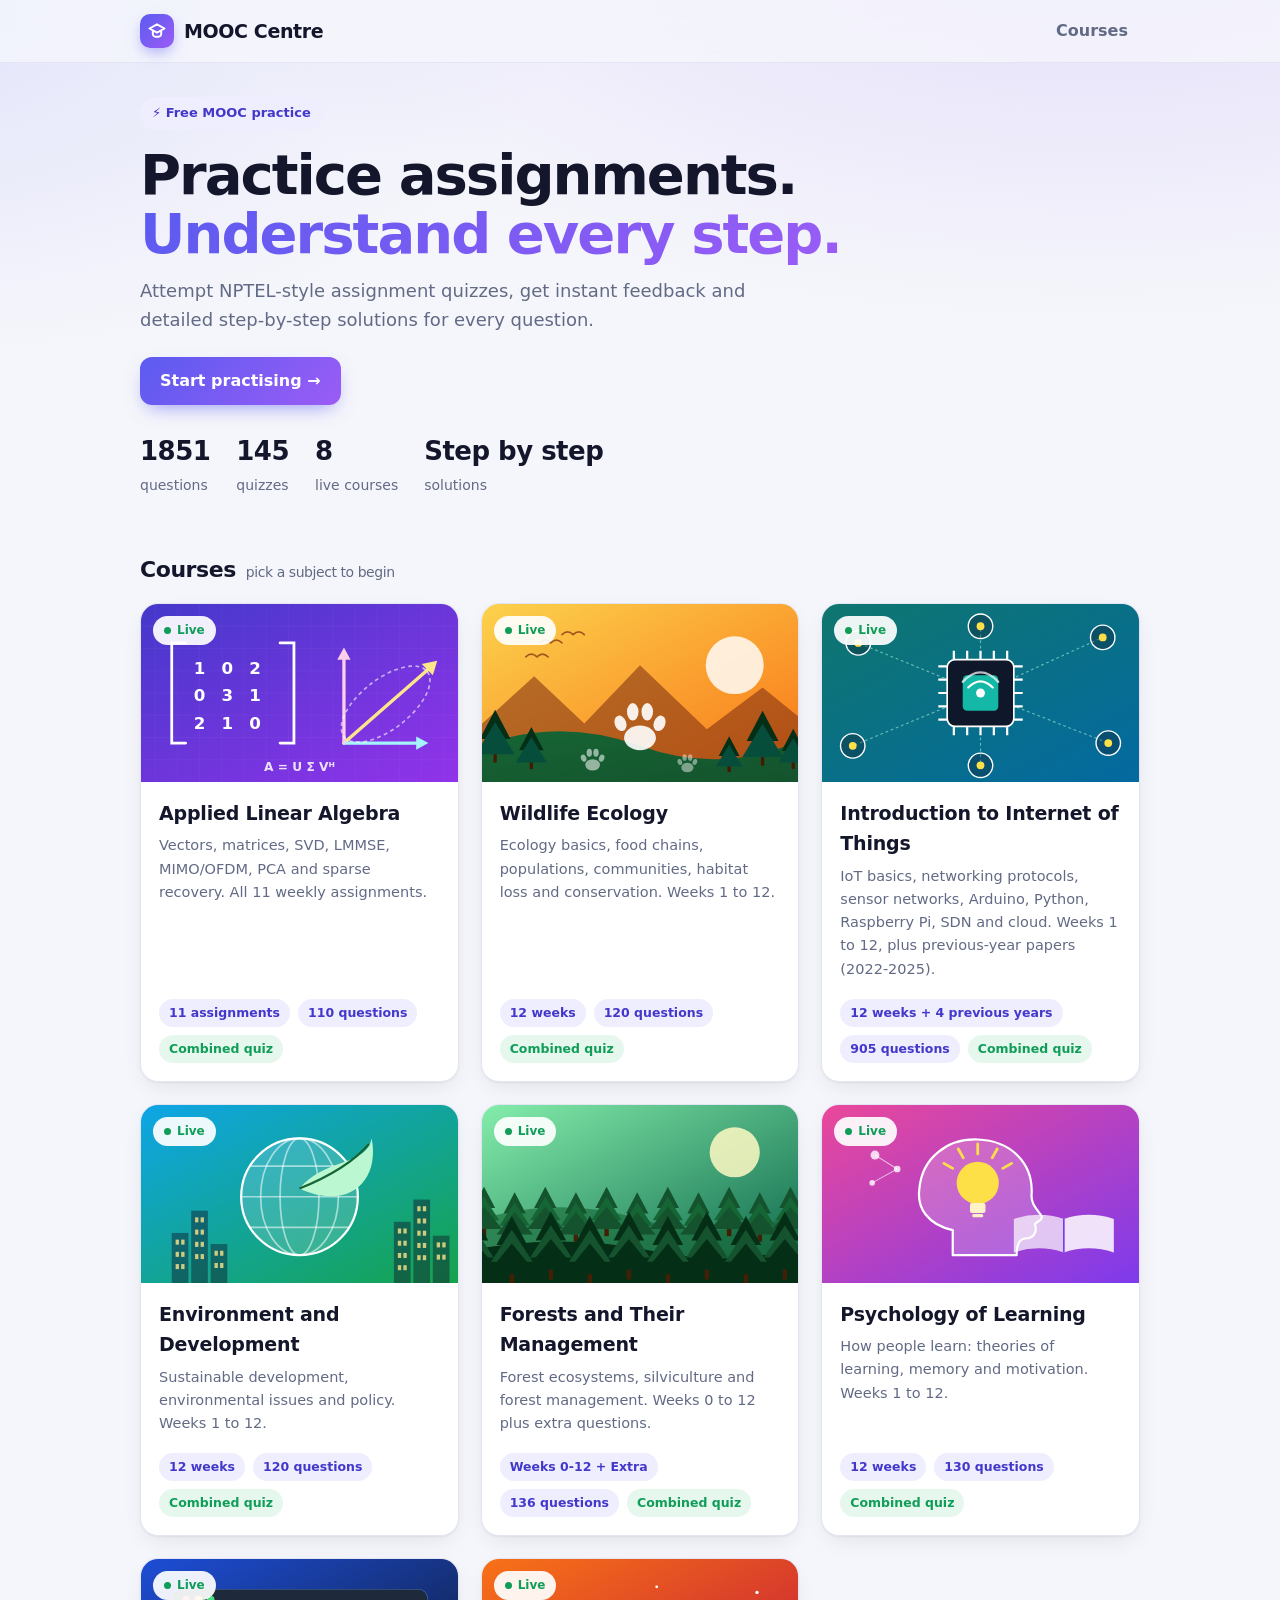
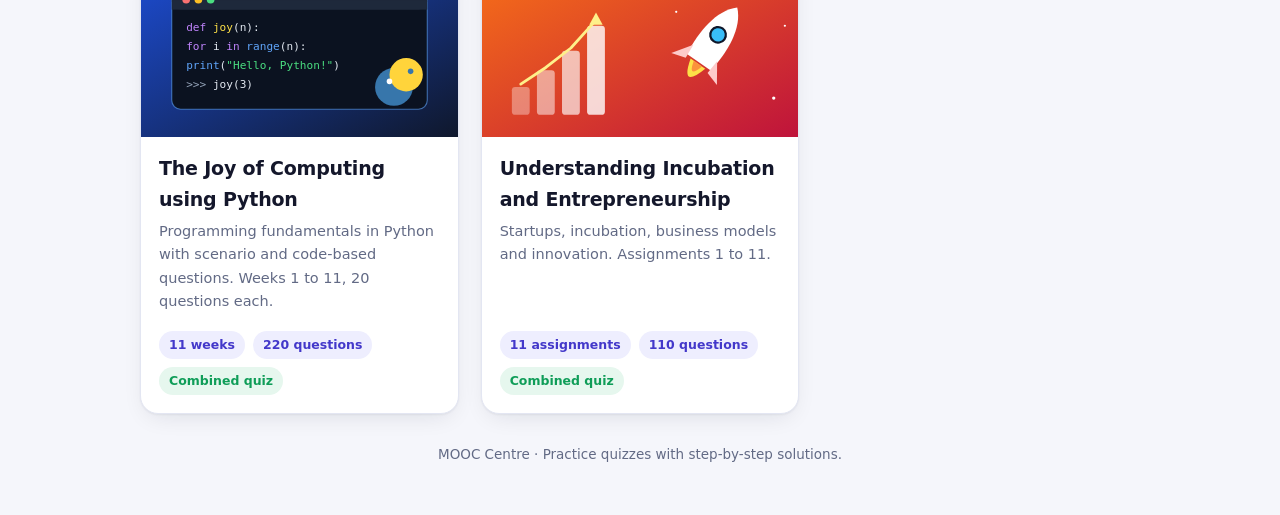
==== index.html @ 04011e69 "IoT week 2: fix six multiple-answer keys ('a, b, and d' was parsed as a, b); note on week 9 wildlife" ====
<!doctype html><html lang="en"><head><meta charset="utf-8"><meta name="viewport" content="width=device-width,initial-scale=1"><title>MOOC Centre - NPTEL-style quizzes</title><link rel="stylesheet" href="vendor/katex/katex.min.css"><link rel="icon" type="image/svg+xml" href="assets/favicon.svg"><link rel="apple-touch-icon" href="assets/favicon.svg"><meta name="theme-color" content="#5b5bf0"><link rel="stylesheet" href="css/style.css?v=22"></head><body><main class="wrap" id="app"></main><script src="vendor/katex/katex.min.js"></script><script src="vendor/katex/auto-render.min.js"></script><script src="js/core.js?v=22"></script><script src="js/home.js?v=22"></script></body></html>
---- css/style.css ----
:root{
 --bg:#f5f6fb;--bg2:#eceefa;--card:#fff;--ink:#14172b;--mut:#626a85;--line:#e3e6f2;
 --pri:#5b5bf0;--pri2:#eeeefe;--pri-d:#4338ca;--grad:linear-gradient(135deg,#5b5bf0,#9b5cf6);
 --ok:#0f9d58;--okbg:#e6f7ee;--bad:#d93025;--badbg:#fdeceb;--amber:#b45309;
 --sh:0 1px 2px rgba(20,23,43,.05),0 8px 24px -8px rgba(20,23,43,.12);--sh2:0 2px 4px rgba(20,23,43,.06),0 18px 40px -12px rgba(67,56,202,.35);--r:18px}
@media(prefers-color-scheme:dark){:root{--bg:#0d1020;--bg2:#12162b;--card:#171b33;--ink:#eceefb;--mut:#9aa2c2;--line:#262c4b;--pri:#8c8cff;--pri2:#222750;--pri-d:#a5a5ff;--ok:#4ade80;--okbg:#10301f;--bad:#ff8a80;--badbg:#3a1a1c;--amber:#fbbf24;--sh:0 1px 2px rgba(0,0,0,.4),0 8px 24px -8px rgba(0,0,0,.5);--sh2:0 2px 4px rgba(0,0,0,.4),0 18px 40px -12px rgba(0,0,0,.7)}}
*{box-sizing:border-box}
html{scroll-behavior:smooth}
body{margin:0;color:var(--ink);font:16px/1.6 Inter,system-ui,-apple-system,"Segoe UI",Roboto,sans-serif;background:var(--bg);background-image:radial-gradient(900px 400px at 85% -80px,rgba(139,92,246,.16),transparent),radial-gradient(700px 360px at -10% 0,rgba(91,91,240,.13),transparent);background-repeat:no-repeat}
a{color:var(--pri);text-decoration:none}a:hover{text-decoration:underline}
.wrap{max-width:1040px;margin:0 auto;padding:0 20px}
.nav{position:sticky;top:0;z-index:20;backdrop-filter:saturate(1.4) blur(12px);background:color-mix(in srgb,var(--bg) 78%,transparent);border-bottom:1px solid var(--line)}
.nav .wrap{display:flex;align-items:center;justify-content:space-between;height:62px}
.brand{display:flex;align-items:center;gap:10px;font-weight:800;font-size:19px;letter-spacing:-.02em;color:var(--ink)}
.brand:hover{text-decoration:none}
.logo{width:34px;height:34px;border-radius:10px;background:var(--grad);display:grid;place-items:center;box-shadow:0 6px 16px -4px rgba(91,91,240,.6)}
.logo svg{width:20px;height:20px}
.nav a.lnk{font-weight:600;color:var(--mut);padding:8px 12px;border-radius:10px}.nav a.lnk:hover{background:var(--pri2);color:var(--pri);text-decoration:none}
main{padding:34px 0 70px}
.crumb{font-size:14px;color:var(--mut);margin-bottom:14px}.crumb a{color:var(--mut)}.crumb a:hover{color:var(--pri)}
/* hero */
.hero{padding:34px 0 10px}
.eyebrow{display:inline-flex;gap:8px;align-items:center;font-size:13px;font-weight:700;color:var(--pri-d);background:var(--pri2);padding:6px 12px;border-radius:99px}
.hero h1{font-size:clamp(34px,6vw,56px);line-height:1.05;letter-spacing:-.035em;margin:16px 0 14px;font-weight:800}
.hero h1 em{font-style:normal;background:var(--grad);-webkit-background-clip:text;background-clip:text;color:transparent}
.hero p{font-size:18px;color:var(--mut);max-width:620px;margin:0 0 22px}
.stats{display:flex;gap:26px;flex-wrap:wrap;margin-top:26px}.stats b{display:block;font-size:26px;letter-spacing:-.02em}.stats span{color:var(--mut);font-size:14px}
h2.sec{font-size:22px;letter-spacing:-.02em;margin:44px 0 16px;display:flex;align-items:baseline;gap:10px}h2.sec small{font-size:14px;color:var(--mut);font-weight:500}
/* buttons */
.btn{display:inline-flex;align-items:center;gap:8px;background:var(--grad);color:#fff;border:0;border-radius:12px;padding:11px 20px;font:inherit;font-weight:700;cursor:pointer;box-shadow:0 8px 20px -8px rgba(91,91,240,.7);transition:transform .15s,box-shadow .15s}
.btn:hover{transform:translateY(-1px);text-decoration:none;box-shadow:0 12px 24px -8px rgba(91,91,240,.8)}
.btn.ghost{background:var(--card);color:var(--pri-d);border:1.5px solid var(--line);box-shadow:none}.btn.ghost:hover{border-color:var(--pri)}
.btn[disabled]{opacity:.4;cursor:not-allowed;transform:none}
.row{display:flex;gap:10px;flex-wrap:wrap;align-items:center}
/* course cards */
.courses{display:grid;grid-template-columns:repeat(auto-fill,minmax(290px,1fr));gap:22px}
.ccard{background:var(--card);border-radius:var(--r);overflow:hidden;box-shadow:var(--sh);border:1px solid var(--line);display:flex;flex-direction:column;color:var(--ink);transition:transform .2s,box-shadow .2s}
a.ccard:hover{transform:translateY(-4px);box-shadow:var(--sh2);text-decoration:none}
.ccard .cover{position:relative;aspect-ratio:16/9;background:var(--bg2)}
.ccard .cover img{width:100%;height:100%;object-fit:cover;display:block}
.badge{position:absolute;top:12px;left:12px;font-size:12px;font-weight:700;padding:5px 11px;border-radius:99px;background:rgba(255,255,255,.92);color:#0f9d58;display:flex;gap:6px;align-items:center}
.badge.soon{color:#b45309}.badge i{width:7px;height:7px;border-radius:50%;background:currentColor}
.ccard .body{padding:16px 18px 18px;display:flex;flex-direction:column;gap:6px;flex:1}
.ccard h3{margin:0;font-size:19px;letter-spacing:-.01em}.ccard p{margin:0;color:var(--mut);font-size:14.5px}
.ccard .meta{margin-top:auto;padding-top:12px;display:flex;gap:8px;flex-wrap:wrap}
.pill{font-size:12.5px;font-weight:600;padding:4px 10px;border-radius:99px;background:var(--pri2);color:var(--pri-d)}.pill.g{background:var(--okbg);color:var(--ok)}.pill.m{background:var(--bg2);color:var(--mut)}
.ccard.soon{opacity:.96}.ccard.soon .cover img{filter:saturate(.75)}
/* course banner */
.banner{position:relative;border-radius:24px;overflow:hidden;min-height:230px;color:#fff;display:flex;align-items:flex-end;box-shadow:var(--sh)}
.banner img{position:absolute;inset:0;width:100%;height:100%;object-fit:cover}
.banner:after{content:"";position:absolute;inset:0;background:linear-gradient(180deg,rgba(10,10,40,.1),rgba(10,10,40,.78))}
.banner .in{position:relative;z-index:1;padding:26px 28px}.banner h1{margin:0 0 6px;font-size:clamp(28px,5vw,40px);letter-spacing:-.03em;line-height:1.1}.banner p{margin:0;max-width:600px;opacity:.92}
.feature{display:flex;gap:18px;align-items:center;justify-content:space-between;flex-wrap:wrap;margin-top:22px;padding:22px 24px;border-radius:var(--r);background:var(--grad);color:#fff;box-shadow:var(--sh2)}
.feature h3{margin:0 0 2px;font-size:20px}.feature p{margin:0;opacity:.92}.feature .btn{background:#fff;color:var(--pri-d);box-shadow:none}
.tiles{display:grid;grid-template-columns:repeat(auto-fill,minmax(230px,1fr));gap:16px}
.tile{background:var(--card);border:1px solid var(--line);border-radius:var(--r);padding:18px;color:var(--ink);box-shadow:var(--sh);display:flex;flex-direction:column;gap:6px;transition:transform .15s,border-color .15s}
.tile:hover{transform:translateY(-3px);border-color:var(--pri);text-decoration:none}
.tile .num{width:44px;height:44px;border-radius:13px;background:var(--pri2);color:var(--pri-d);display:grid;place-items:center;font-weight:800;font-size:20px}
.tile h4{margin:6px 0 0;font-size:16px;letter-spacing:-.01em}.tile p{margin:0;color:var(--mut);font-size:14px}
.tile .foot{margin-top:auto;padding-top:10px;display:flex;justify-content:space-between;align-items:center;font-size:13px;color:var(--mut)}
/* quiz */
.qhead{background:var(--card);border:1px solid var(--line);border-radius:var(--r);padding:16px 20px;box-shadow:var(--sh);margin-bottom:16px}
.qhead h1{font-size:18px;margin:0 0 10px;letter-spacing:-.01em}
.qinfo{display:flex;justify-content:space-between;font-size:13.5px;color:var(--mut);margin-bottom:8px}
.bar{height:8px;background:var(--bg2);border-radius:99px;overflow:hidden}.bar i{display:block;height:100%;background:var(--grad);border-radius:99px;transition:width .3s}
.dots{display:flex;gap:6px;flex-wrap:wrap;margin-top:12px;max-height:98px;overflow:auto}
.dot{min-width:32px;height:32px;border-radius:9px;border:1.5px solid var(--line);background:var(--card);color:var(--mut);font:600 13px inherit;cursor:pointer}
.dot.done{background:var(--pri2);color:var(--pri-d);border-color:transparent}.dot.cur{border-color:var(--pri);color:var(--pri-d)}
.dot.ok{background:var(--okbg);color:var(--ok);border-color:transparent}.dot.no{background:var(--badbg);color:var(--bad);border-color:transparent}
.qcard{background:var(--card);border:1px solid var(--line);border-radius:var(--r);padding:24px;box-shadow:var(--sh)}
.qtag{display:inline-block;font-size:12px;font-weight:700;letter-spacing:.04em;text-transform:uppercase;color:var(--pri-d);background:var(--pri2);padding:4px 10px;border-radius:99px}
.qtext{font-size:18px;line-height:1.7;margin:14px 0 16px}
.fig{margin:6px 0 18px;text-align:center}.fig img{max-width:100%;max-height:340px;background:#fff;border:1px solid var(--line);border-radius:14px;padding:10px}
.fig figcaption{font-size:13px;color:var(--mut);margin-top:6px}
.opt{display:flex;gap:14px;align-items:center;width:100%;text-align:left;background:var(--card);color:var(--ink);border:1.5px solid var(--line);border-radius:14px;padding:12px 14px;margin:10px 0;font:inherit;cursor:pointer;transition:border-color .12s,background .12s,transform .12s}
.opt:hover:not(:disabled){border-color:var(--pri);transform:translateX(2px)}
.opt .l{flex:none;width:32px;height:32px;border-radius:10px;display:grid;place-items:center;font-weight:800;font-size:14px;background:var(--bg2);color:var(--mut)}
.opt.sel{border-color:var(--pri);background:var(--pri2)}.opt.sel .l{background:var(--pri);color:#fff}
.opt.right{border-color:var(--ok);background:var(--okbg)}.opt.right .l{background:var(--ok);color:#fff}
.opt.wrong{border-color:var(--bad);background:var(--badbg)}.opt.wrong .l{background:var(--bad);color:#fff}
.opt:disabled{cursor:default}
.verdict{display:flex;gap:10px;align-items:center;font-weight:700;margin:16px 0 4px;padding:11px 14px;border-radius:12px}
.verdict.ok{background:var(--okbg);color:var(--ok)}.verdict.no{background:var(--badbg);color:var(--bad)}
.sol{margin-top:14px;border:1px solid var(--line);border-radius:16px;background:linear-gradient(180deg,var(--pri2),transparent 120px);padding:18px 20px}
.sol h4{margin:0 0 12px;font-size:15px;letter-spacing:.03em;text-transform:uppercase;color:var(--pri-d)}
.sol ol{list-style:none;margin:0;padding:0;position:relative}
.sol li{display:flex;gap:14px;padding-bottom:14px;position:relative}
.sol li:not(:last-child):before{content:"";position:absolute;left:15px;top:34px;bottom:2px;width:2px;background:var(--line)}
.sol .n{flex:none;width:32px;height:32px;border-radius:50%;background:var(--pri);color:#fff;font-weight:800;font-size:13px;display:grid;place-items:center}
.sol .t{flex:1;min-width:0}.sol .t small{display:block;font-weight:800;color:var(--pri-d);font-size:12px;letter-spacing:.05em;text-transform:uppercase;margin-bottom:2px}
.fin{margin-top:4px;padding:12px 14px;border-radius:12px;background:var(--okbg);color:var(--ok);font-weight:700}
.nav2{display:flex;gap:10px;flex-wrap:wrap;margin-top:18px;align-items:center}.nav2 .sp{flex:1}
/* setup */
.setup{max-width:560px;margin:10px auto}
.setup .qcard{padding:28px}.setup h1{margin:0 0 4px;font-size:24px;letter-spacing:-.02em}
.modes{display:grid;grid-template-columns:1fr 1fr;gap:12px;margin:18px 0}
.mode{border:1.5px solid var(--line);border-radius:14px;padding:14px;cursor:pointer;background:var(--card);text-align:left;font:inherit;color:var(--ink)}
.mode b{display:block;margin-bottom:2px}.mode span{font-size:13.5px;color:var(--mut)}.mode.on{border-color:var(--pri);background:var(--pri2)}
.field{margin:16px 0}.field label{display:block;font-weight:700;margin-bottom:6px;font-size:14px}
input[type=number]{font:inherit;padding:10px 12px;border-radius:12px;border:1.5px solid var(--line);background:var(--card);color:var(--ink);width:120px}
.chk{display:flex;gap:10px;align-items:center;font-weight:600}.chk input{width:18px;height:18px;accent-color:var(--pri)}
/* results */
.res{display:flex;gap:28px;align-items:center;flex-wrap:wrap;background:var(--card);border:1px solid var(--line);border-radius:24px;padding:28px;box-shadow:var(--sh)}
.ring{--p:0;width:150px;height:150px;border-radius:50%;background:conic-gradient(var(--pri) calc(var(--p)*1%),var(--bg2) 0);display:grid;place-items:center;flex:none}
.ring div{width:118px;height:118px;border-radius:50%;background:var(--card);display:grid;place-items:center;text-align:center;font-size:34px;font-weight:800;letter-spacing:-.03em;line-height:1}
.ring small{display:block;font-size:13px;font-weight:600;color:var(--mut);letter-spacing:0;margin-top:4px}
.res h1{margin:0 0 4px;font-size:26px;letter-spacing:-.02em}.res .sub{color:var(--mut);margin:0 0 14px}
.rev{border:1px solid var(--line);border-radius:16px;background:var(--card);margin:12px 0;overflow:hidden}
.rev summary{list-style:none;cursor:pointer;padding:14px 18px;display:flex;gap:12px;align-items:center;font-weight:600}
.rev summary::-webkit-details-marker{display:none}
.rev summary .st{flex:none;width:28px;height:28px;border-radius:50%;display:grid;place-items:center;color:#fff;font-size:14px}
.rev summary .st.ok{background:var(--ok)}.rev summary .st.no{background:var(--bad)}.rev summary .st.sk{background:var(--mut)}
.rev summary .q{flex:1;min-width:0;font-weight:500;overflow:hidden;max-height:3.2em}
.rev .in{padding:4px 18px 18px;border-top:1px solid var(--line)}
footer{color:var(--mut);font-size:13.5px;text-align:center;padding:30px 16px 50px}
.katex-display{overflow-x:auto;overflow-y:hidden}.qtext .katex,.opt .katex{font-size:1.08em}
@media(max-width:600px){.wrap{padding:0 14px}.qcard{padding:18px}.res{padding:20px}.modes{grid-template-columns:1fr}.qtext{font-size:17px}}
.ref{margin-top:8px;font-size:13px;color:var(--mut)}
.qtag.msq{margin-left:8px;background:var(--okbg);color:var(--ok)}
.btn[disabled]{opacity:.45}
.scn{background:var(--pri2);border-left:4px solid var(--pri);border-radius:12px;padding:12px 16px;margin:0 0 14px;font-size:16px;line-height:1.65}
pre.code{background:#0f172a;color:#e2e8f0;border-radius:12px;padding:14px 16px;overflow-x:auto;font:14px/1.55 ui-monospace,Menlo,Consolas,monospace;margin:0 0 14px;white-space:pre}
.notice{margin-top:14px;padding:12px 16px;border-radius:12px;background:var(--pri2);color:var(--pri-d);font-size:14.5px}

.feature.alt{background:linear-gradient(135deg,#0f766e,#0369a1)}
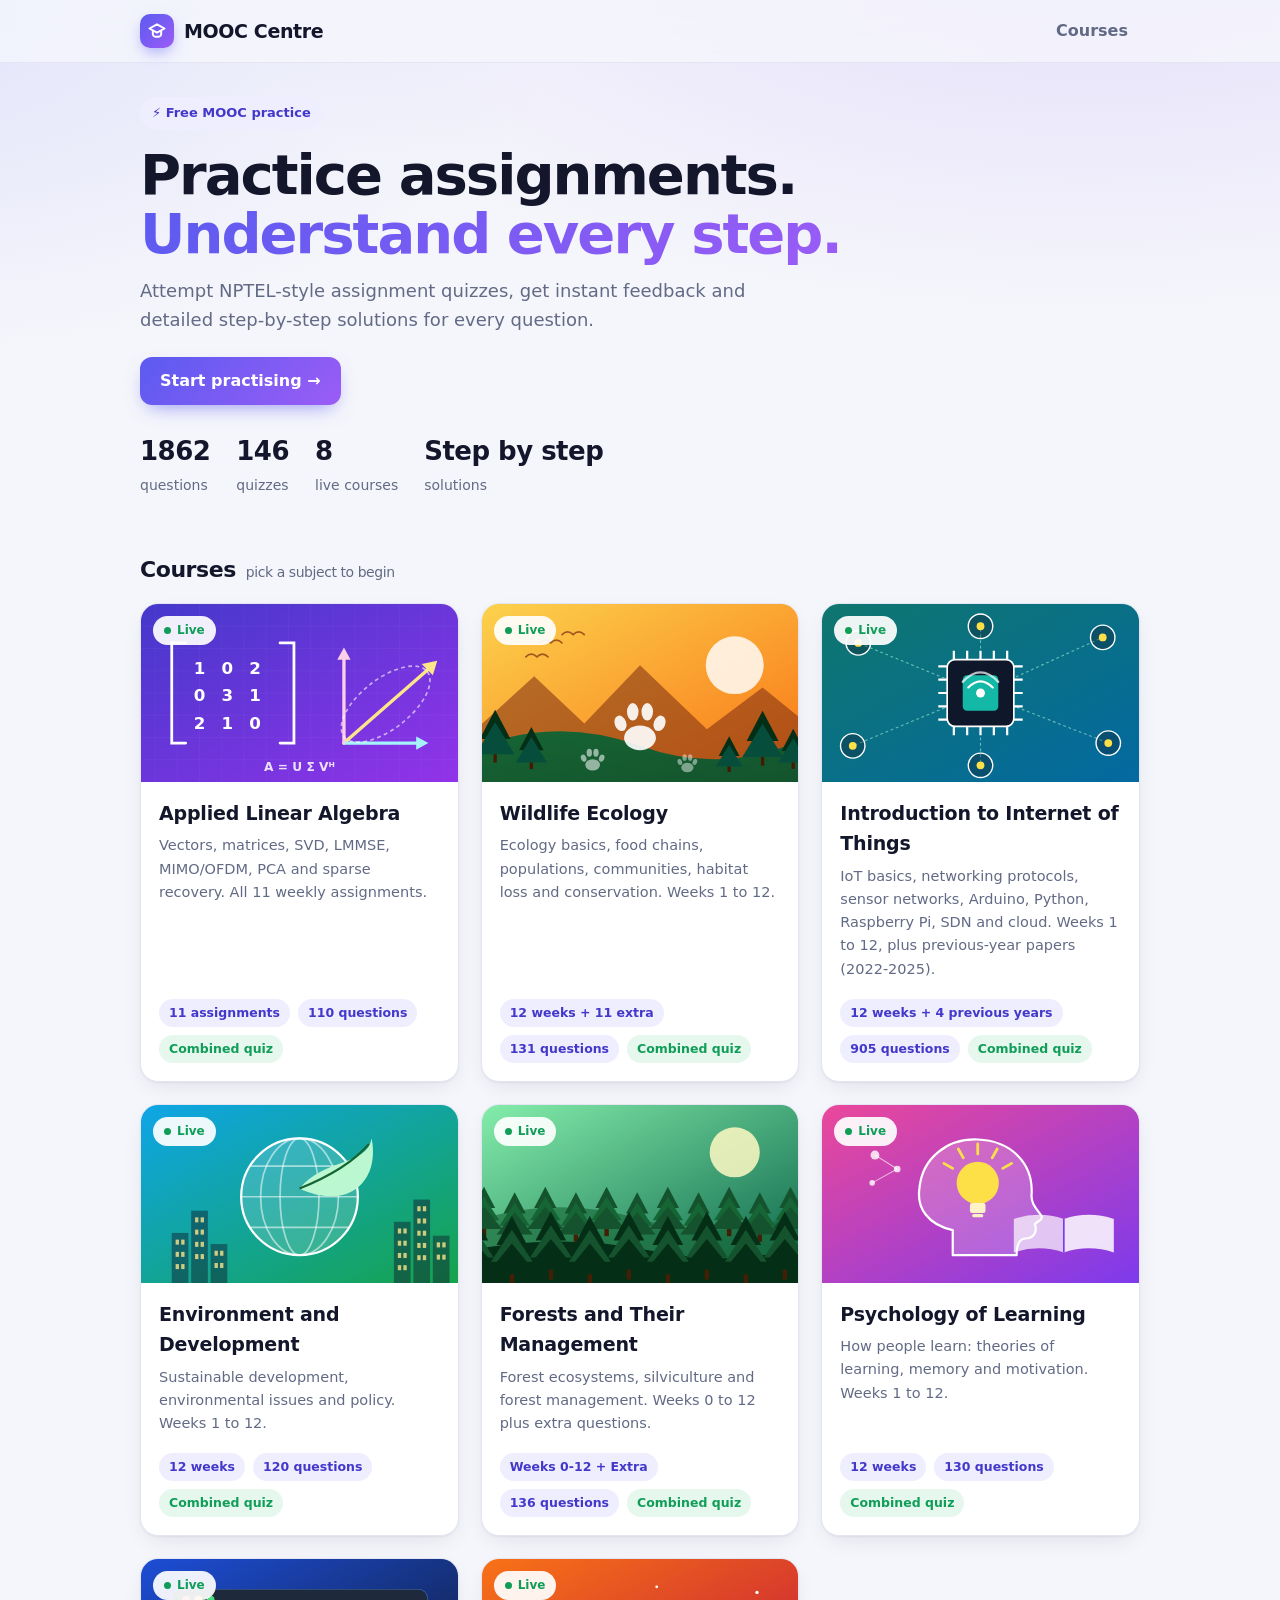
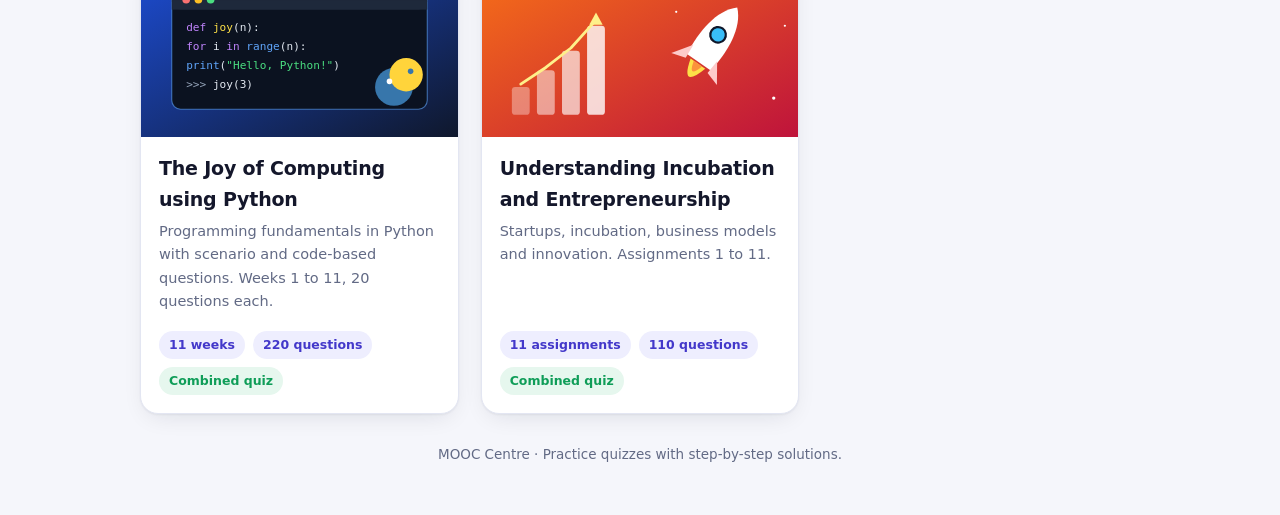
==== commit 9ce70de8: "Wildlife Ecology: add Extra practice section (11 extra questions) after week 12 Co-Authored-By: Clau" ====
--- a/index.html
+++ b/index.html
@@ -1 +1 @@
-<!doctype html><html lang="en"><head><meta charset="utf-8"><meta name="viewport" content="width=device-width,initial-scale=1"><title>MOOC Centre - NPTEL-style quizzes</title><link rel="stylesheet" href="vendor/katex/katex.min.css"><link rel="icon" type="image/svg+xml" href="assets/favicon.svg"><link rel="apple-touch-icon" href="assets/favicon.svg"><meta name="theme-color" content="#5b5bf0"><link rel="stylesheet" href="css/style.css?v=22"></head><body><main class="wrap" id="app"></main><script src="vendor/katex/katex.min.js"></script><script src="vendor/katex/auto-render.min.js"></script><script src="js/core.js?v=22"></script><script src="js/home.js?v=22"></script></body></html>
+<!doctype html><html lang="en"><head><meta charset="utf-8"><meta name="viewport" content="width=device-width,initial-scale=1"><title>MOOC Centre - NPTEL-style quizzes</title><link rel="stylesheet" href="vendor/katex/katex.min.css"><link rel="icon" type="image/svg+xml" href="assets/favicon.svg"><link rel="apple-touch-icon" href="assets/favicon.svg"><meta name="theme-color" content="#5b5bf0"><link rel="stylesheet" href="css/style.css?v=24"></head><body><main class="wrap" id="app"></main><script src="vendor/katex/katex.min.js"></script><script src="vendor/katex/auto-render.min.js"></script><script src="js/core.js?v=24"></script><script src="js/home.js?v=24"></script></body></html>
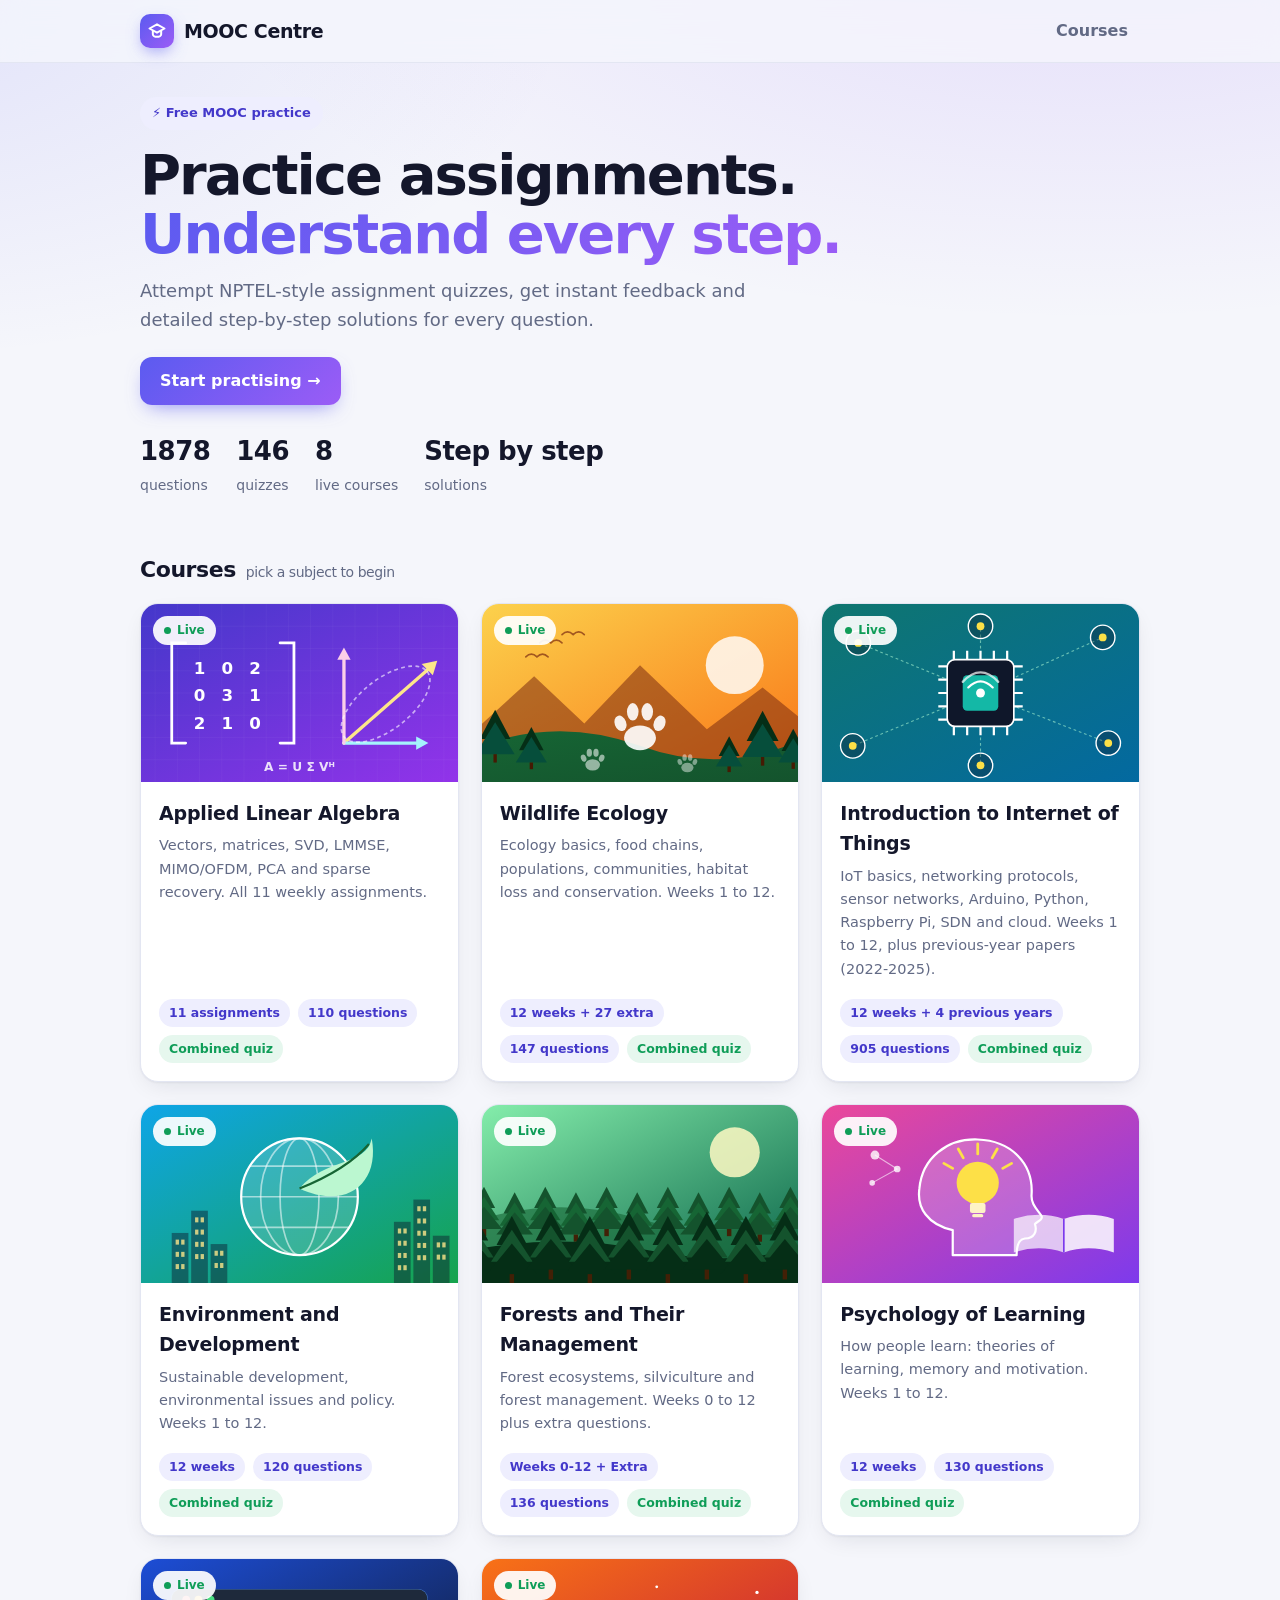
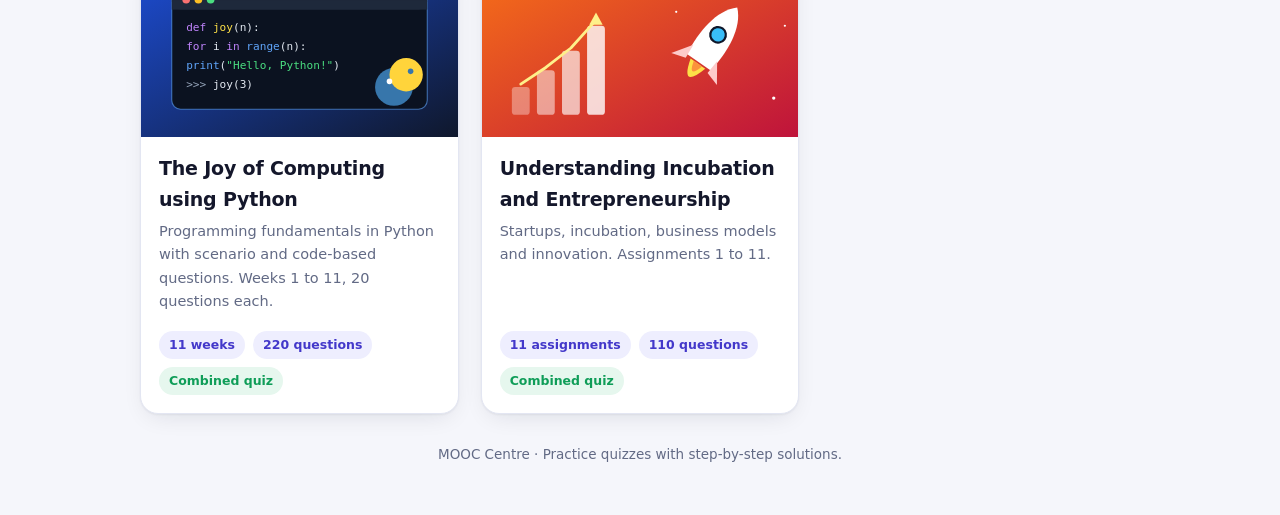
==== commit 79febb4b: "Wildlife Ecology: add all 27 extra (week 13) questions and include them in the full combined quiz Co" ====
--- a/index.html
+++ b/index.html
@@ -1 +1 @@
-<!doctype html><html lang="en"><head><meta charset="utf-8"><meta name="viewport" content="width=device-width,initial-scale=1"><title>MOOC Centre - NPTEL-style quizzes</title><link rel="stylesheet" href="vendor/katex/katex.min.css"><link rel="icon" type="image/svg+xml" href="assets/favicon.svg"><link rel="apple-touch-icon" href="assets/favicon.svg"><meta name="theme-color" content="#5b5bf0"><link rel="stylesheet" href="css/style.css?v=24"></head><body><main class="wrap" id="app"></main><script src="vendor/katex/katex.min.js"></script><script src="vendor/katex/auto-render.min.js"></script><script src="js/core.js?v=24"></script><script src="js/home.js?v=24"></script></body></html>
+<!doctype html><html lang="en"><head><meta charset="utf-8"><meta name="viewport" content="width=device-width,initial-scale=1"><title>MOOC Centre - NPTEL-style quizzes</title><link rel="stylesheet" href="vendor/katex/katex.min.css"><link rel="icon" type="image/svg+xml" href="assets/favicon.svg"><link rel="apple-touch-icon" href="assets/favicon.svg"><meta name="theme-color" content="#5b5bf0"><link rel="stylesheet" href="css/style.css?v=25"></head><body><main class="wrap" id="app"></main><script src="vendor/katex/katex.min.js"></script><script src="vendor/katex/auto-render.min.js"></script><script src="js/core.js?v=25"></script><script src="js/home.js?v=25"></script></body></html>
